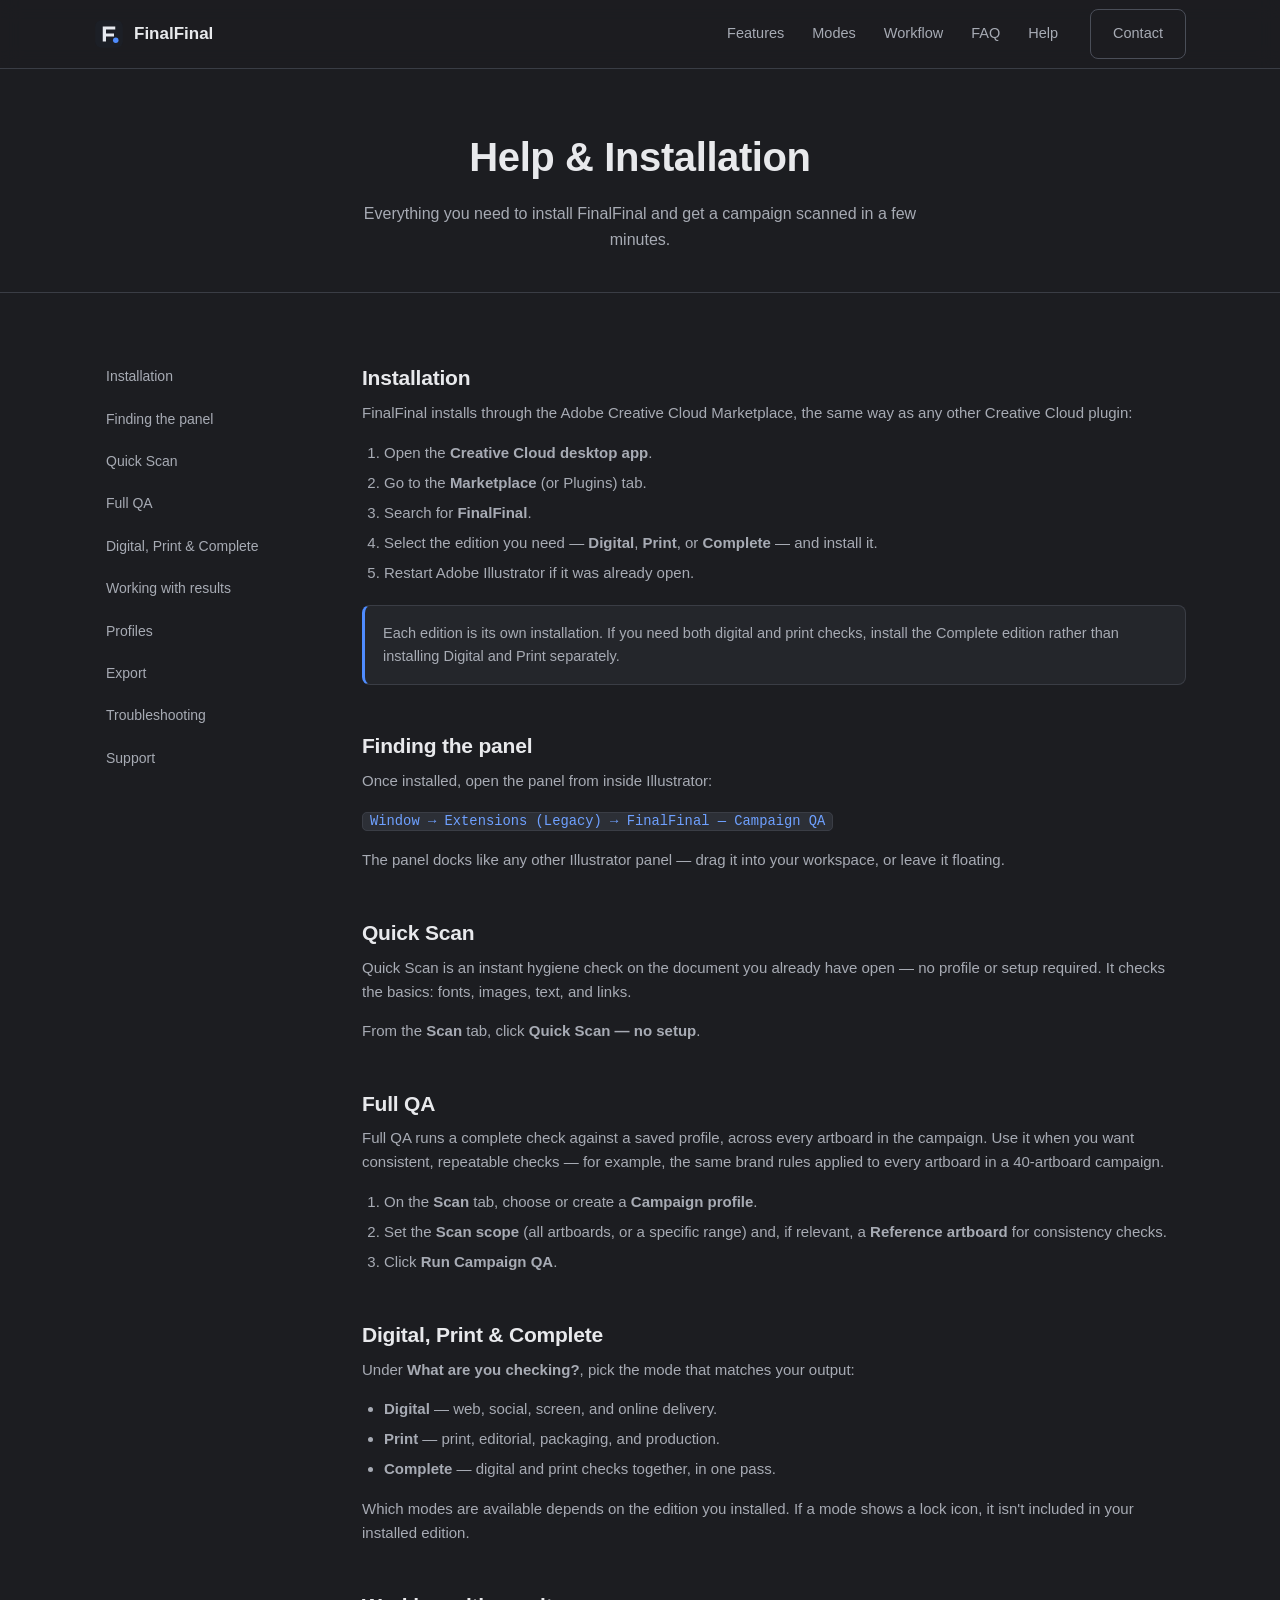
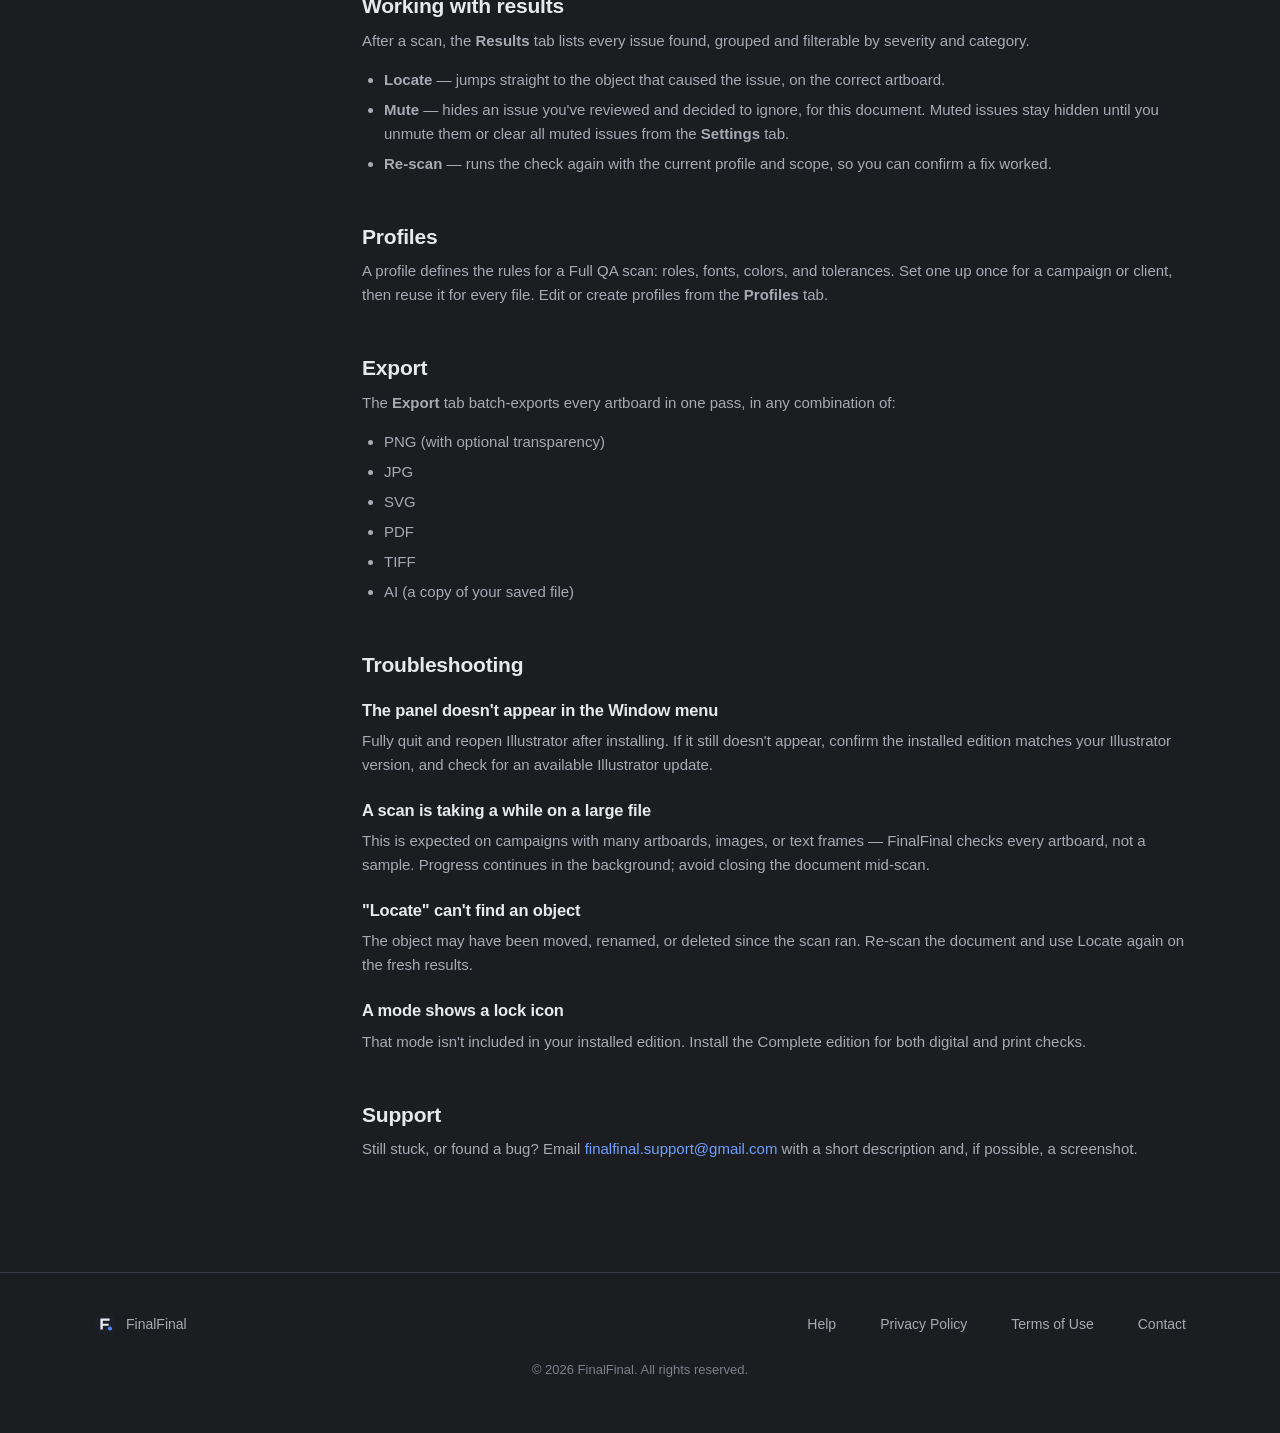
==== help.html @ e548a98f "Add files via upload" ====
<!DOCTYPE html>
<html lang="en">
<head>
<meta charset="UTF-8">
<meta name="viewport" content="width=device-width, initial-scale=1.0">
<title>Help &amp; Installation — FinalFinal</title>
<meta name="description" content="How to install FinalFinal and use Quick Scan, Full QA, Digital/Print/Complete modes, Locate, Mute, Re-scan, Profiles, and Export.">
<link rel="icon" type="image/svg+xml" href="assets/img/logo-mark.svg">
<link rel="icon" type="image/png" sizes="32x32" href="assets/img/favicon-32.png">
<link rel="apple-touch-icon" sizes="180x180" href="assets/img/favicon-180.png">
<link rel="stylesheet" href="assets/css/style.css">
<meta property="og:type" content="website">
<meta property="og:title" content="Help & Installation — FinalFinal">
<meta property="og:description" content="How to install and use FinalFinal inside Adobe Illustrator.">
<meta property="og:image" content="assets/img/og-image.png">
</head>
<body>

<a class="skip-link" href="#main">Skip to content</a>

<header class="site-header">
  <div class="container">
    <a class="brand" href="index.html">
      <img src="assets/img/logo-mark.svg" alt="" width="30" height="30">
      FinalFinal
    </a>
    <nav class="main-nav" id="main-nav" aria-label="Primary">
      <a href="index.html#features">Features</a>
      <a href="index.html#modes">Modes</a>
      <a href="index.html#workflow">Workflow</a>
      <a href="index.html#faq">FAQ</a>
      <a href="help.html">Help</a>
      <a class="btn btn-ghost" href="mailto:finalfinal.support@gmail.com">Contact</a>
    </nav>
    <button class="nav-toggle" aria-label="Toggle menu" aria-expanded="false" aria-controls="main-nav">
      <svg width="20" height="20" viewBox="0 0 20 20" fill="none" stroke="currentColor" stroke-width="1.8" stroke-linecap="round"><path d="M3 5h14M3 10h14M3 15h14"/></svg>
    </button>
  </div>
</header>

<main id="main">
  <div class="page-hero">
    <div class="container">
      <h1>Help &amp; Installation</h1>
      <p>Everything you need to install FinalFinal and get a campaign scanned in a few minutes.</p>
    </div>
  </div>

  <div class="container">
    <div class="doc-layout">
      <nav class="doc-nav" aria-label="On this page">
        <a href="#install">Installation</a>
        <a href="#find-it">Finding the panel</a>
        <a href="#quick-scan">Quick Scan</a>
        <a href="#full-qa">Full QA</a>
        <a href="#modes">Digital, Print &amp; Complete</a>
        <a href="#results">Working with results</a>
        <a href="#profiles">Profiles</a>
        <a href="#export">Export</a>
        <a href="#troubleshooting">Troubleshooting</a>
        <a href="#support">Support</a>
      </nav>

      <article class="doc-content">

        <h2 id="install">Installation</h2>
        <p>FinalFinal installs through the Adobe Creative Cloud Marketplace, the same way as any other Creative Cloud plugin:</p>
        <ol>
          <li>Open the <strong>Creative Cloud desktop app</strong>.</li>
          <li>Go to the <strong>Marketplace</strong> (or Plugins) tab.</li>
          <li>Search for <strong>FinalFinal</strong>.</li>
          <li>Select the edition you need — <strong>Digital</strong>, <strong>Print</strong>, or <strong>Complete</strong> — and install it.</li>
          <li>Restart Adobe Illustrator if it was already open.</li>
        </ol>
        <div class="callout">Each edition is its own installation. If you need both digital and print checks, install the Complete edition rather than installing Digital and Print separately.</div>

        <h2 id="find-it">Finding the panel</h2>
        <p>Once installed, open the panel from inside Illustrator:</p>
        <p><code>Window → Extensions (Legacy) → FinalFinal — Campaign QA</code></p>
        <p>The panel docks like any other Illustrator panel — drag it into your workspace, or leave it floating.</p>

        <h2 id="quick-scan">Quick Scan</h2>
        <p>Quick Scan is an instant hygiene check on the document you already have open — no profile or setup required. It checks the basics: fonts, images, text, and links.</p>
        <p>From the <strong>Scan</strong> tab, click <strong>Quick Scan — no setup</strong>.</p>

        <h2 id="full-qa">Full QA</h2>
        <p>Full QA runs a complete check against a saved profile, across every artboard in the campaign. Use it when you want consistent, repeatable checks — for example, the same brand rules applied to every artboard in a 40-artboard campaign.</p>
        <ol>
          <li>On the <strong>Scan</strong> tab, choose or create a <strong>Campaign profile</strong>.</li>
          <li>Set the <strong>Scan scope</strong> (all artboards, or a specific range) and, if relevant, a <strong>Reference artboard</strong> for consistency checks.</li>
          <li>Click <strong>Run Campaign QA</strong>.</li>
        </ol>

        <h2 id="modes">Digital, Print &amp; Complete</h2>
        <p>Under <strong>What are you checking?</strong>, pick the mode that matches your output:</p>
        <ul>
          <li><strong>Digital</strong> — web, social, screen, and online delivery.</li>
          <li><strong>Print</strong> — print, editorial, packaging, and production.</li>
          <li><strong>Complete</strong> — digital and print checks together, in one pass.</li>
        </ul>
        <p>Which modes are available depends on the edition you installed. If a mode shows a lock icon, it isn't included in your installed edition.</p>

        <h2 id="results">Working with results</h2>
        <p>After a scan, the <strong>Results</strong> tab lists every issue found, grouped and filterable by severity and category.</p>
        <ul>
          <li><strong>Locate</strong> — jumps straight to the object that caused the issue, on the correct artboard.</li>
          <li><strong>Mute</strong> — hides an issue you've reviewed and decided to ignore, for this document. Muted issues stay hidden until you unmute them or clear all muted issues from the <strong>Settings</strong> tab.</li>
          <li><strong>Re-scan</strong> — runs the check again with the current profile and scope, so you can confirm a fix worked.</li>
        </ul>

        <h2 id="profiles">Profiles</h2>
        <p>A profile defines the rules for a Full QA scan: roles, fonts, colors, and tolerances. Set one up once for a campaign or client, then reuse it for every file. Edit or create profiles from the <strong>Profiles</strong> tab.</p>

        <h2 id="export">Export</h2>
        <p>The <strong>Export</strong> tab batch-exports every artboard in one pass, in any combination of:</p>
        <ul>
          <li>PNG (with optional transparency)</li>
          <li>JPG</li>
          <li>SVG</li>
          <li>PDF</li>
          <li>TIFF</li>
          <li>AI (a copy of your saved file)</li>
        </ul>

        <h2 id="troubleshooting">Troubleshooting</h2>
        <h3>The panel doesn't appear in the Window menu</h3>
        <p>Fully quit and reopen Illustrator after installing. If it still doesn't appear, confirm the installed edition matches your Illustrator version, and check for an available Illustrator update.</p>
        <h3>A scan is taking a while on a large file</h3>
        <p>This is expected on campaigns with many artboards, images, or text frames — FinalFinal checks every artboard, not a sample. Progress continues in the background; avoid closing the document mid-scan.</p>
        <h3>"Locate" can't find an object</h3>
        <p>The object may have been moved, renamed, or deleted since the scan ran. Re-scan the document and use Locate again on the fresh results.</p>
        <h3>A mode shows a lock icon</h3>
        <p>That mode isn't included in your installed edition. Install the Complete edition for both digital and print checks.</p>

        <h2 id="support">Support</h2>
        <p>Still stuck, or found a bug? Email <a href="mailto:finalfinal.support@gmail.com">finalfinal.support@gmail.com</a> with a short description and, if possible, a screenshot.</p>

      </article>
    </div>
  </div>
</main>

<footer class="site-footer">
  <div class="container">
    <a class="footer-brand" href="index.html">
      <img src="assets/img/logo-mark.svg" alt="" width="22" height="22">
      FinalFinal
    </a>
    <nav class="footer-links" aria-label="Footer">
      <a href="help.html">Help</a>
      <a href="privacy.html">Privacy Policy</a>
      <a href="terms.html">Terms of Use</a>
      <a href="mailto:finalfinal.support@gmail.com">Contact</a>
    </nav>
    <p class="footer-copy">© 2026 FinalFinal. All rights reserved.</p>
  </div>
</footer>

<script src="assets/js/main.js"></script>
</body>
</html>
---- assets/css/style.css ----
/* ==========================================================================
   FinalFinal marketing site — style.css
   Color tokens are taken directly from the FinalFinal Illustrator extension's
   own design system (client/css/variables.css) so the site matches the real
   product rather than inventing a separate look.
   ========================================================================== */

:root {
    /* --- Brand palette (from the extension's dark theme) --- */
    --bg:            #1c1d21;
    --bg-elev:       #24262b;
    --bg-elev-2:     #2c2f36;
    --bg-input:      #191a1e;
    --border:        #3a3d45;
    --border-strong: #4a4e58;
    --text:          #e8e9ec;
    --text-dim:      #a7abb4;
    --text-faint:    #7c818b;

    --accent:        #4f8cff;
    --accent-hover:  #3f7ae6;
    --accent-2:      #6ea0ff;
    --on-accent:     #ffffff;

    --error:         #ff5c5c;
    --warning:       #ffb547;
    --info:          #5ac8fa;
    --passed:        #4ecb7d;

    /* --- Site-level scale (site needs a bigger type/space scale than the
       compact in-app panel; radii/border language stays identical) --- */
    --radius:      8px;
    --radius-lg:   14px;
    --radius-pill: 999px;

    --font: -apple-system, BlinkMacSystemFont, "Segoe UI", "Helvetica Neue", Arial, "Noto Sans", sans-serif;
    --mono: "SFMono-Regular", Consolas, "Liberation Mono", Menlo, monospace;

    --container: 1140px;
    --shadow: 0 12px 40px rgba(0,0,0,0.35);
    --shadow-sm: 0 2px 10px rgba(0,0,0,0.25);
}

/* ---------- Reset ---------- */
* , *::before, *::after { box-sizing: border-box; }
html { scroll-behavior: smooth; }
body {
    margin: 0;
    background: var(--bg);
    color: var(--text);
    font-family: var(--font);
    font-size: 16px;
    line-height: 1.6;
    -webkit-font-smoothing: antialiased;
}
img { max-width: 100%; display: block; }
a { color: var(--accent-2); text-decoration: none; }
a:hover { color: var(--accent); text-decoration: underline; }
h1, h2, h3, h4 { line-height: 1.2; margin: 0 0 0.5em; font-weight: 700; letter-spacing: -0.01em; }
p { margin: 0 0 1em; color: var(--text-dim); }
ul { margin: 0; padding: 0; }
button { font-family: inherit; }

/* Visible, consistent keyboard focus ring across all interactive elements */
a:focus-visible,
button:focus-visible,
summary:focus-visible {
    outline: 2px solid var(--accent-2);
    outline-offset: 3px;
    border-radius: 4px;
}

.container {
    max-width: var(--container);
    margin: 0 auto;
    padding: 0 24px;
}

.visually-hidden {
    position: absolute;
    width: 1px; height: 1px;
    overflow: hidden;
    clip: rect(0 0 0 0);
    white-space: nowrap;
}

.skip-link {
    position: absolute;
    left: -999px;
    top: 0;
    background: var(--accent);
    color: var(--on-accent);
    padding: 10px 16px;
    border-radius: 0 0 8px 0;
    z-index: 100;
}
.skip-link:focus {
    left: 0;
}

/* ---------- Header ---------- */
.site-header {
    position: sticky;
    top: 0;
    z-index: 50;
    background: rgba(28, 29, 33, 0.86);
    backdrop-filter: blur(10px);
    border-bottom: 1px solid var(--border);
}
.site-header .container {
    display: flex;
    align-items: center;
    justify-content: space-between;
    height: 68px;
}
.brand {
    display: flex;
    align-items: center;
    gap: 10px;
    color: var(--text);
    font-weight: 700;
    font-size: 17px;
}
.brand:hover { text-decoration: none; color: var(--text); }
.brand img { width: 30px; height: 30px; border-radius: 7px; }

.main-nav { display: flex; align-items: center; }
.main-nav a { margin-right: 28px; }
.main-nav a:last-of-type { margin-right: 0; }
.main-nav a {
    color: var(--text-dim);
    font-size: 14.5px;
    font-weight: 500;
}
.main-nav a:hover { color: var(--text); text-decoration: none; }
.main-nav .btn { margin-left: 4px; }

.nav-toggle {
    display: none;
    background: none;
    border: 1px solid var(--border);
    border-radius: var(--radius);
    color: var(--text);
    width: 40px; height: 40px;
    align-items: center;
    justify-content: center;
    cursor: pointer;
}

/* ---------- Buttons ---------- */
.btn {
    display: inline-flex;
    align-items: center;
    gap: 8px;
    padding: 12px 22px;
    border-radius: var(--radius);
    font-weight: 600;
    font-size: 15px;
    border: 1px solid transparent;
    cursor: pointer;
    transition: transform 0.12s ease, background-color 0.12s ease, border-color 0.12s ease;
}
.btn:hover { text-decoration: none; }
.btn:active { transform: translateY(1px); }

.btn-primary {
    background: var(--accent);
    color: var(--on-accent);
}
.btn-primary:hover { background: var(--accent-hover); color: var(--on-accent); }

.btn-ghost {
    background: transparent;
    border-color: var(--border-strong);
    color: var(--text);
}
.btn-ghost:hover { border-color: var(--accent-2); color: var(--accent-2); }

.btn-lg { padding: 14px 28px; font-size: 16px; }

/* ---------- Hero ---------- */
.hero {
    padding: 96px 0 72px;
    text-align: center;
    background:
        radial-gradient(700px 380px at 50% -10%, rgba(79,140,255,0.14), transparent 65%),
        var(--bg);
}
.hero .eyebrow {
    display: inline-flex;
    align-items: center;
    gap: 8px;
    color: var(--text-dim);
    font-size: 13.5px;
    font-weight: 600;
    letter-spacing: 0.04em;
    text-transform: uppercase;
    background: var(--bg-elev);
    border: 1px solid var(--border);
    padding: 6px 14px;
    border-radius: var(--radius-pill);
    margin-bottom: 24px;
}
.hero .eyebrow img { width: 16px; height: 16px; border-radius: 4px; }

.hero h1 {
    font-size: clamp(34px, 5.4vw, 58px);
    max-width: 880px;
    margin: 0 auto 20px;
}
.hero .lede {
    max-width: 640px;
    margin: 0 auto 36px;
    font-size: 18px;
    color: var(--text-dim);
}
.hero .cta-row {
    display: flex;
    justify-content: center;
    gap: 14px;
    flex-wrap: wrap;
    margin-bottom: 64px;
}

.hero-shot {
    max-width: 640px;
    margin: 0 auto;
    border-radius: var(--radius-lg);
    border: 1px solid var(--border);
    box-shadow: var(--shadow);
    overflow: hidden;
    background: var(--bg-elev);
}
.hero-shot img { width: 100%; height: 480px; object-fit: cover; object-position: top center; display: block; }

/* ---------- Sections ---------- */
section { padding: 88px 0; }
section.tight { padding: 64px 0; }
.section-head {
    text-align: center;
    max-width: 640px;
    margin: 0 auto 52px;
}
.section-head .kicker {
    color: var(--accent-2);
    font-size: 13.5px;
    font-weight: 700;
    letter-spacing: 0.06em;
    text-transform: uppercase;
    margin-bottom: 10px;
    display: block;
}
.section-head h2 { font-size: clamp(26px, 3.4vw, 36px); }
.section-head p { font-size: 16.5px; }

.alt-bg { background: var(--bg-elev); border-top: 1px solid var(--border); border-bottom: 1px solid var(--border); }

/* ---------- Screenshot gallery ---------- */
.shot-grid {
    display: grid;
    grid-template-columns: repeat(3, 1fr);
    gap: 22px;
}
.shot-card {
    background: var(--bg-elev);
    border: 1px solid var(--border);
    border-radius: var(--radius-lg);
    overflow: hidden;
    box-shadow: var(--shadow-sm);
    transition: transform 0.18s ease, border-color 0.18s ease;
}
.shot-card:hover { transform: translateY(-4px); border-color: var(--border-strong); }
.shot-card .shot-frame {
    background: var(--bg-input);
    border-bottom: 1px solid var(--border);
    overflow: hidden;
}
.shot-card img { width: 100%; height: 280px; object-fit: cover; object-position: top center; display: block; }
.shot-card .shot-caption {
    padding: 16px 18px 20px;
}
.shot-card .shot-caption h3 { font-size: 15.5px; margin-bottom: 4px; }
.shot-card .shot-caption p { font-size: 14px; margin: 0; }

/* ---------- Mode cards (Digital / Print / Complete) ---------- */
.mode-grid {
    display: grid;
    grid-template-columns: repeat(3, 1fr);
    gap: 20px;
}
.mode-card {
    background: var(--bg-elev);
    border: 1px solid var(--border);
    border-radius: var(--radius-lg);
    padding: 28px 24px;
}
.mode-card.is-complete {
    border-color: var(--accent);
    background: linear-gradient(180deg, rgba(79,140,255,0.08), transparent 60%), var(--bg-elev);
}
.mode-card .mode-icon {
    width: 44px; height: 44px;
    border-radius: 10px;
    display: flex; align-items: center; justify-content: center;
    background: var(--bg-elev-2);
    border: 1px solid var(--border);
    margin-bottom: 18px;
    color: var(--accent-2);
}
.mode-card h3 { font-size: 19px; margin-bottom: 8px; }
.mode-card p { font-size: 14.5px; margin-bottom: 0; }

/* ---------- Feature grid ---------- */
.feature-grid {
    display: grid;
    grid-template-columns: repeat(3, 1fr);
    gap: 24px;
}
.feature {
    padding: 4px 0;
}
.feature .feature-icon {
    width: 40px; height: 40px;
    border-radius: 9px;
    background: var(--bg-elev-2);
    border: 1px solid var(--border);
    display: flex; align-items: center; justify-content: center;
    margin-bottom: 16px;
    color: var(--accent-2);
}
.feature h3 { font-size: 16.5px; margin-bottom: 6px; }
.feature p { font-size: 14.5px; margin: 0; }

/* ---------- Workflow steps ---------- */
.steps {
    display: grid;
    grid-template-columns: repeat(3, 1fr);
    gap: 28px;
    counter-reset: step;
}
.step { position: relative; padding-left: 4px; }
.step .step-num {
    display: inline-flex;
    align-items: center; justify-content: center;
    width: 36px; height: 36px;
    border-radius: 50%;
    background: var(--accent);
    color: var(--on-accent);
    font-weight: 700;
    margin-bottom: 18px;
    font-size: 15px;
}
.step h3 { font-size: 17px; margin-bottom: 6px; }
.step p { font-size: 14.5px; margin: 0; }

/* ---------- Compatibility badges ---------- */
.compat-row {
    display: flex;
    flex-wrap: wrap;
    justify-content: center;
    gap: 14px;
}
.compat-badge {
    display: flex;
    align-items: center;
    gap: 10px;
    background: var(--bg-elev);
    border: 1px solid var(--border);
    border-radius: var(--radius-pill);
    padding: 12px 20px;
    font-size: 14.5px;
    color: var(--text);
    font-weight: 500;
}
.compat-badge .dot {
    width: 8px; height: 8px; border-radius: 50%;
    background: var(--passed);
    margin-right: 10px;
}

/* ---------- FAQ ---------- */
.faq-list { max-width: 760px; margin: 0 auto; }
.faq-item {
    border: 1px solid var(--border);
    border-radius: var(--radius);
    background: var(--bg-elev);
    margin-bottom: 12px;
    overflow: hidden;
}
.faq-item summary {
    cursor: pointer;
    list-style: none;
    padding: 18px 22px;
    font-weight: 600;
    font-size: 15.5px;
    color: var(--text);
    display: flex;
    align-items: center;
    justify-content: space-between;
    gap: 16px;
}
.faq-item summary::-webkit-details-marker { display: none; }
.faq-item summary::after {
    content: "+";
    font-size: 22px;
    color: var(--text-dim);
    flex-shrink: 0;
    transition: transform 0.15s ease;
}
.faq-item[open] summary::after { transform: rotate(45deg); }
.faq-item .faq-body {
    padding: 0 22px 20px;
    font-size: 14.5px;
    color: var(--text-dim);
}
.faq-item .faq-body p:last-child { margin-bottom: 0; }

/* ---------- Support / contact ---------- */
.support-card {
    max-width: 640px;
    margin: 0 auto;
    text-align: center;
    background: var(--bg-elev);
    border: 1px solid var(--border);
    border-radius: var(--radius-lg);
    padding: 48px 40px;
}
.support-card h2 { font-size: 24px; }
.support-card p { font-size: 15.5px; }

/* ---------- Footer ---------- */
.site-footer {
    border-top: 1px solid var(--border);
    padding: 40px 0;
}
.site-footer .container {
    display: flex;
    align-items: center;
    justify-content: space-between;
    flex-wrap: wrap;
    gap: 16px;
}
.footer-brand { display: flex; align-items: center; gap: 10px; color: var(--text-dim); font-size: 14px; }
.footer-brand img { width: 22px; height: 22px; border-radius: 5px; }
.footer-links { display: flex; gap: 22px; flex-wrap: wrap; }
.footer-links a { margin-right: 22px; }
.footer-links a:last-child { margin-right: 0; }
.footer-links a { color: var(--text-dim); font-size: 14px; }
.footer-links a:hover { color: var(--text); }
.footer-copy { color: var(--text-faint); font-size: 13px; width: 100%; text-align: center; margin-top: 8px; }

/* ---------- Inner pages (help / privacy / terms) ---------- */
.page-hero {
    padding: 64px 0 40px;
    text-align: center;
    border-bottom: 1px solid var(--border);
}
.page-hero h1 { font-size: clamp(28px, 4vw, 40px); }
.page-hero p { max-width: 560px; margin: 0 auto; font-size: 16px; }

.doc-layout {
    display: grid;
    grid-template-columns: 220px 1fr;
    gap: 48px;
    padding: 64px 0 96px;
    align-items: start;
}
.doc-nav {
    position: sticky;
    top: 96px;
    display: flex;
    flex-direction: column;
    gap: 4px;
}
.doc-nav a {
    color: var(--text-dim);
    font-size: 14px;
    padding: 8px 12px;
    border-radius: var(--radius);
}
.doc-nav a:hover, .doc-nav a:focus-visible { color: var(--text); background: var(--bg-elev); text-decoration: none; }

.doc-content h2 {
    font-size: 21px;
    margin-top: 40px;
    padding-top: 8px;
    scroll-margin-top: 96px;
}
.doc-content h2:first-child { margin-top: 0; }
.doc-content h3 { font-size: 16.5px; margin-top: 24px; color: var(--text); }
.doc-content p, .doc-content li { color: var(--text-dim); font-size: 15px; }
.doc-content ul, .doc-content ol { padding-left: 22px; margin-bottom: 1em; }
.doc-content li { margin-bottom: 6px; }
.doc-content code {
    background: var(--bg-elev-2);
    border: 1px solid var(--border);
    border-radius: 5px;
    padding: 1px 7px;
    font-family: var(--mono);
    font-size: 0.92em;
    color: var(--accent-2);
}
.doc-content .callout {
    background: var(--bg-elev);
    border: 1px solid var(--border);
    border-left: 3px solid var(--accent);
    border-radius: var(--radius);
    padding: 16px 18px;
    margin: 20px 0;
    font-size: 14.5px;
    color: var(--text-dim);
}
.doc-content .callout.warn { border-left-color: var(--warning); }
.doc-content .updated {
    color: var(--text-faint);
    font-size: 13.5px;
    margin-bottom: 32px;
}
.doc-content a { color: var(--accent-2); }

/* ---------- Responsive ---------- */
@media (max-width: 900px) {
    .shot-grid, .mode-grid, .feature-grid, .steps { grid-template-columns: repeat(2, 1fr); }
    .doc-layout { grid-template-columns: 1fr; }
    .doc-nav { position: static; flex-direction: row; flex-wrap: wrap; margin-bottom: 8px; }
}

@media (max-width: 720px) {
    .main-nav { display: none; }
    .main-nav.is-open {
        display: flex;
        position: absolute;
        top: 68px; left: 0; right: 0;
        background: var(--bg-elev);
        border-bottom: 1px solid var(--border);
        flex-direction: column;
        align-items: flex-start;
        padding: 16px 24px 24px;
        gap: 16px;
    }
    .nav-toggle { display: flex; }
    .shot-grid, .mode-grid, .feature-grid, .steps { grid-template-columns: 1fr; }
    .hero { padding: 64px 0 48px; }
    section { padding: 64px 0; }
    .support-card { padding: 36px 24px; }
    .hero-shot img { height: 340px; }
    .shot-card img { height: 240px; }
}
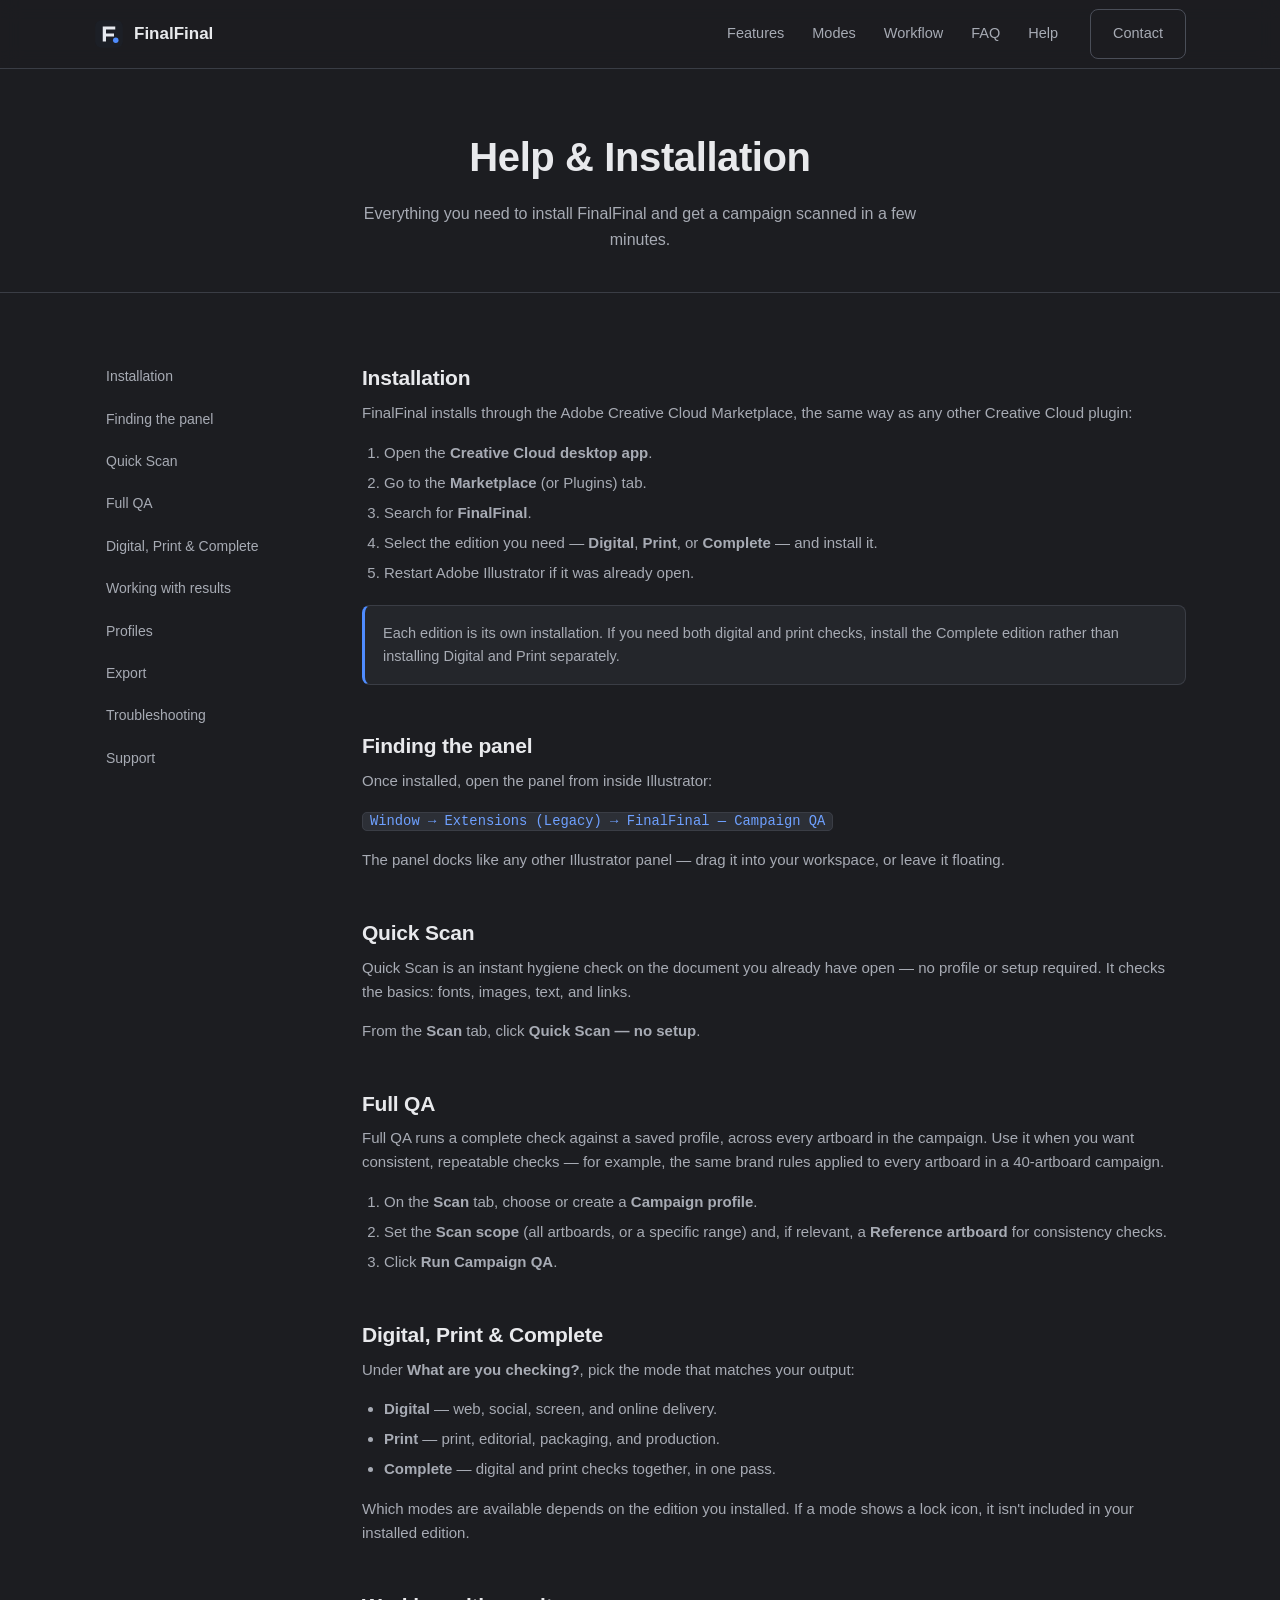
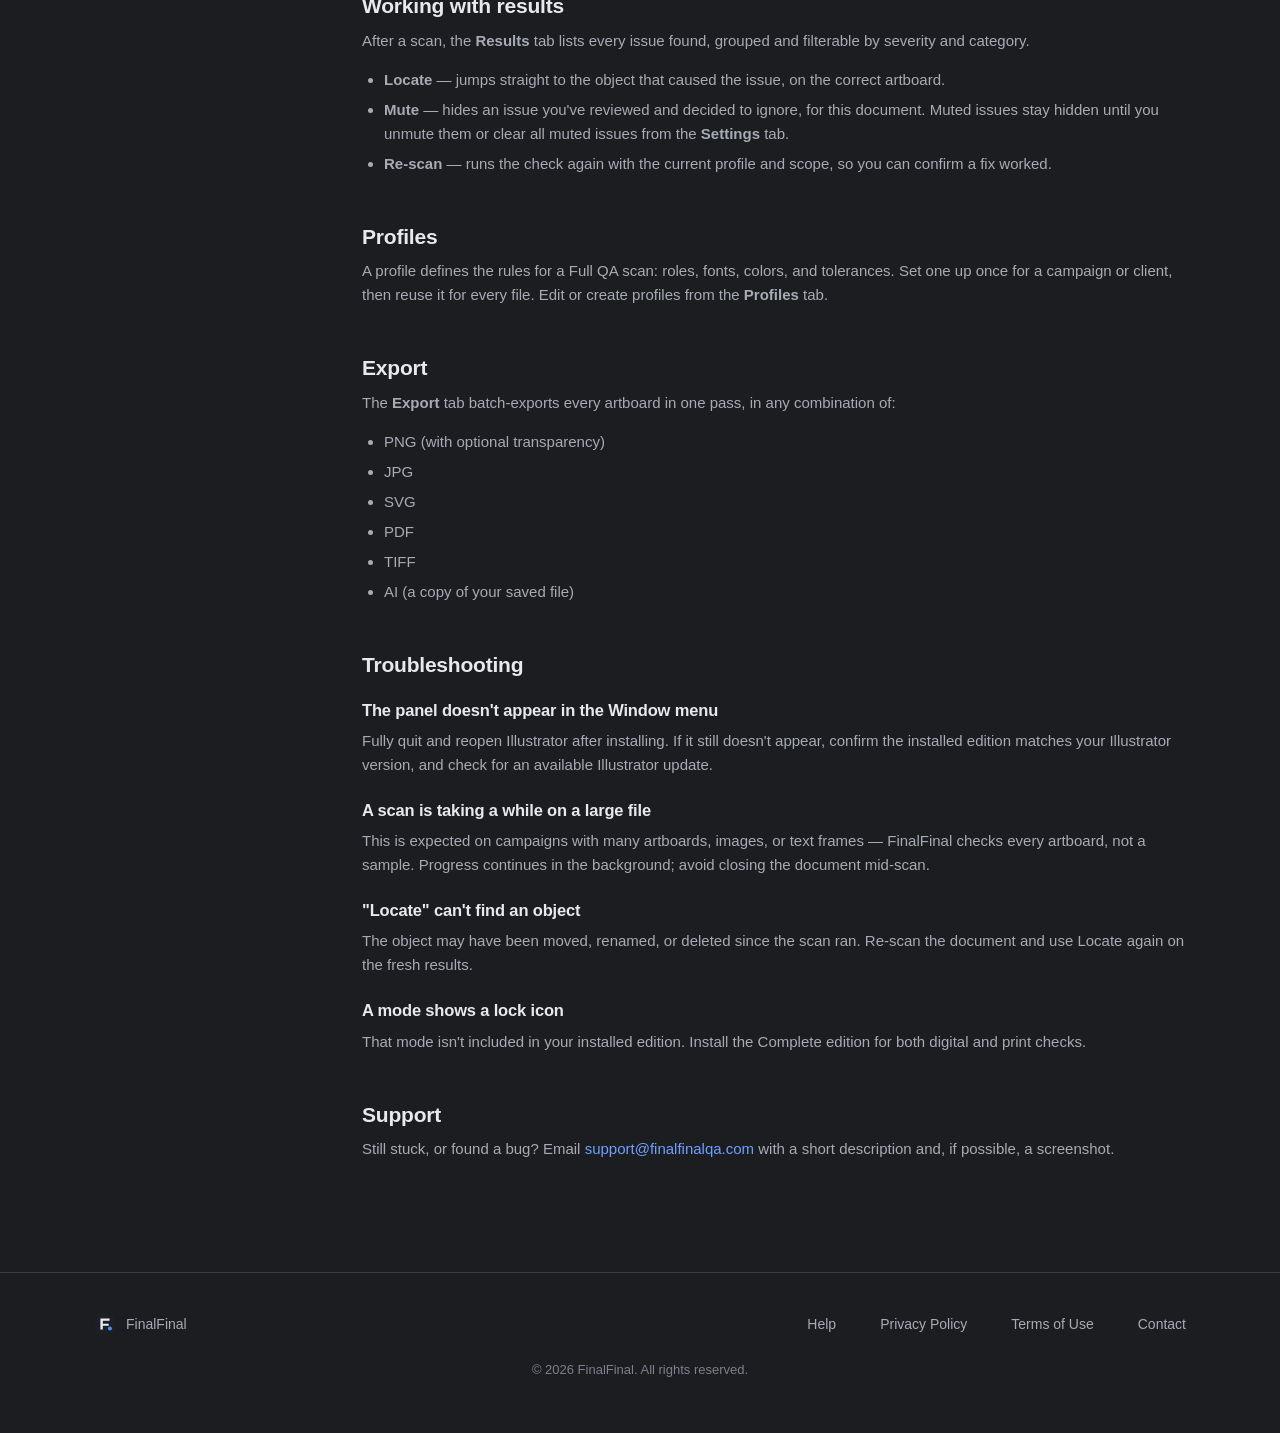
==== commit 1f0c8df3: "Update support email to custom domain Update support email to custom domain" ====
--- a/help.html
+++ b/help.html
@@ -30,7 +30,7 @@
       <a href="index.html#workflow">Workflow</a>
       <a href="index.html#faq">FAQ</a>
       <a href="help.html">Help</a>
-      <a class="btn btn-ghost" href="mailto:finalfinal.support@gmail.com">Contact</a>
+      <a class="btn btn-ghost" href="mailto:support@finalfinalqa.com">Contact</a>
     </nav>
     <button class="nav-toggle" aria-label="Toggle menu" aria-expanded="false" aria-controls="main-nav">
       <svg width="20" height="20" viewBox="0 0 20 20" fill="none" stroke="currentColor" stroke-width="1.8" stroke-linecap="round"><path d="M3 5h14M3 10h14M3 15h14"/></svg>
@@ -133,7 +133,7 @@
         <p>That mode isn't included in your installed edition. Install the Complete edition for both digital and print checks.</p>
 
         <h2 id="support">Support</h2>
-        <p>Still stuck, or found a bug? Email <a href="mailto:finalfinal.support@gmail.com">finalfinal.support@gmail.com</a> with a short description and, if possible, a screenshot.</p>
+        <p>Still stuck, or found a bug? Email <a href="mailto:support@finalfinalqa.com">support@finalfinalqa.com</a> with a short description and, if possible, a screenshot.</p>
 
       </article>
     </div>
@@ -150,7 +150,7 @@
       <a href="help.html">Help</a>
       <a href="privacy.html">Privacy Policy</a>
       <a href="terms.html">Terms of Use</a>
-      <a href="mailto:finalfinal.support@gmail.com">Contact</a>
+      <a href="mailto:support@finalfinalqa.com">Contact</a>
     </nav>
     <p class="footer-copy">© 2026 FinalFinal. All rights reserved.</p>
   </div>
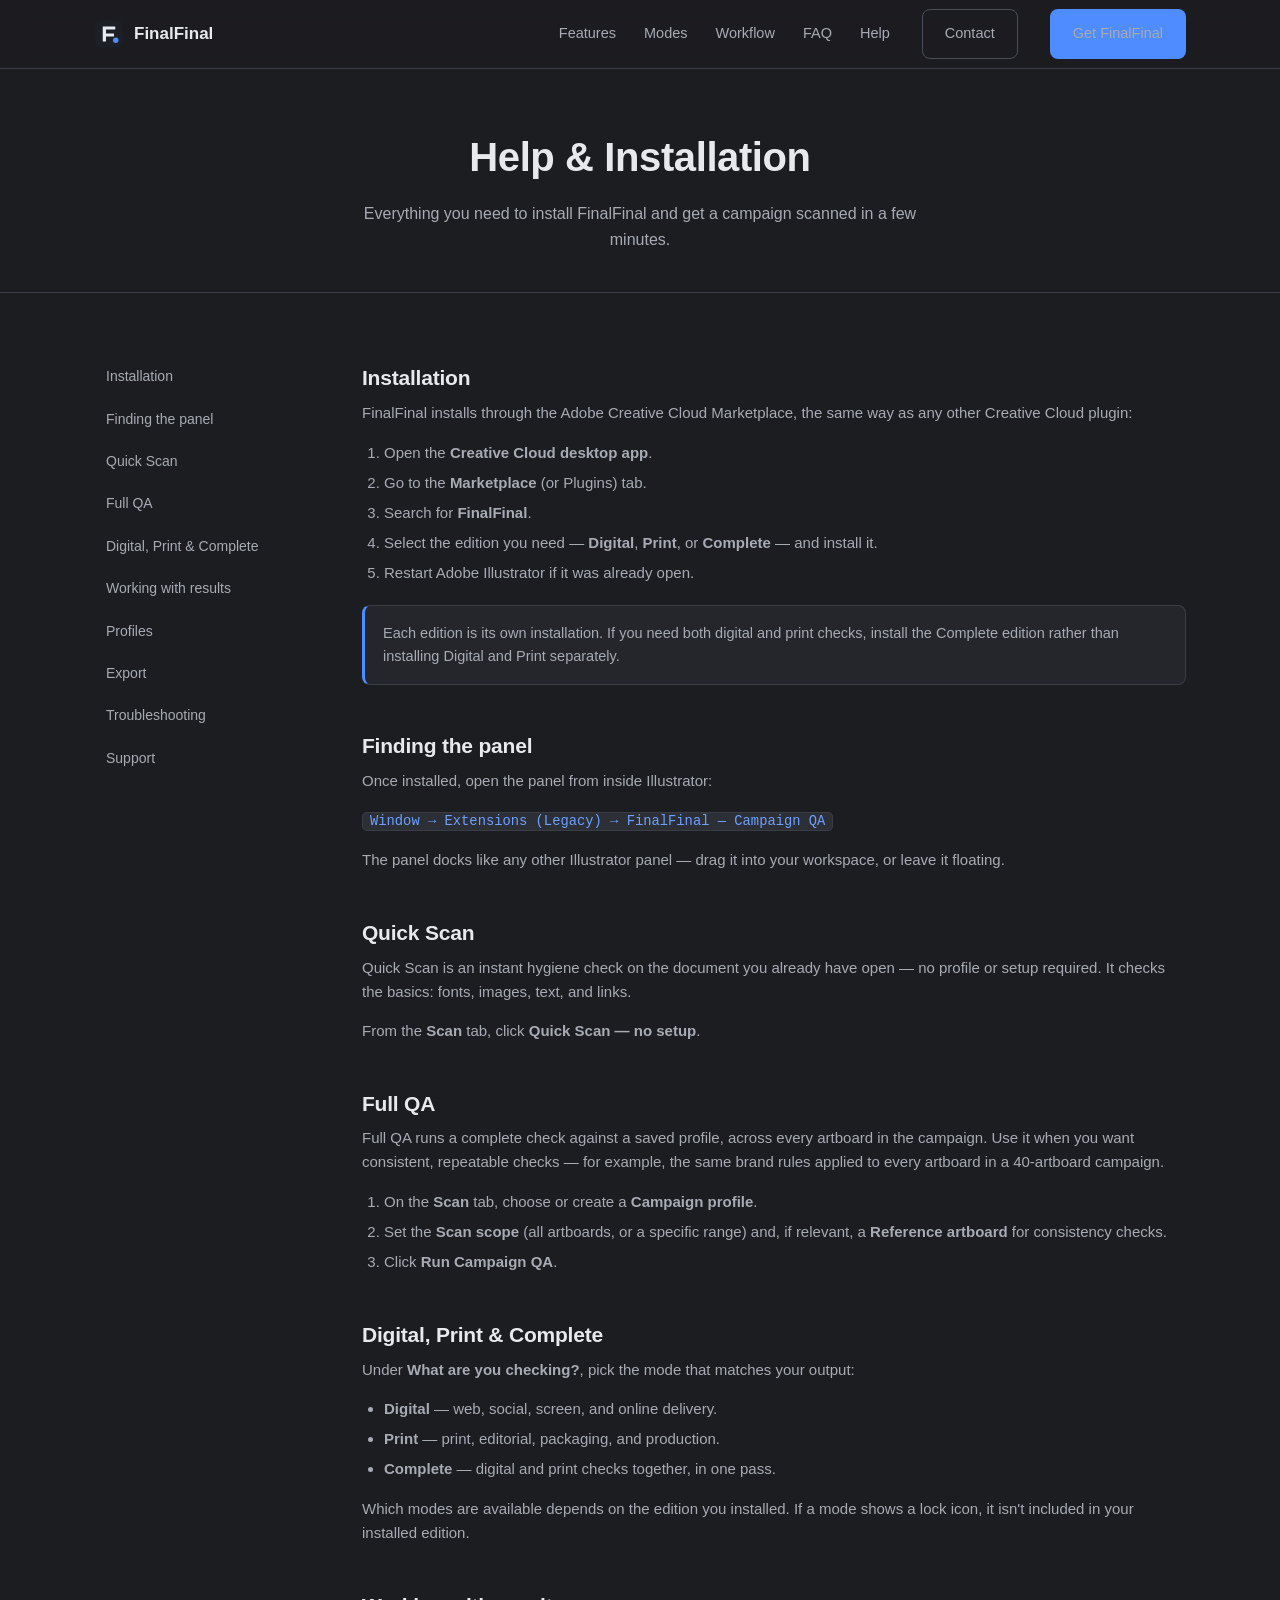
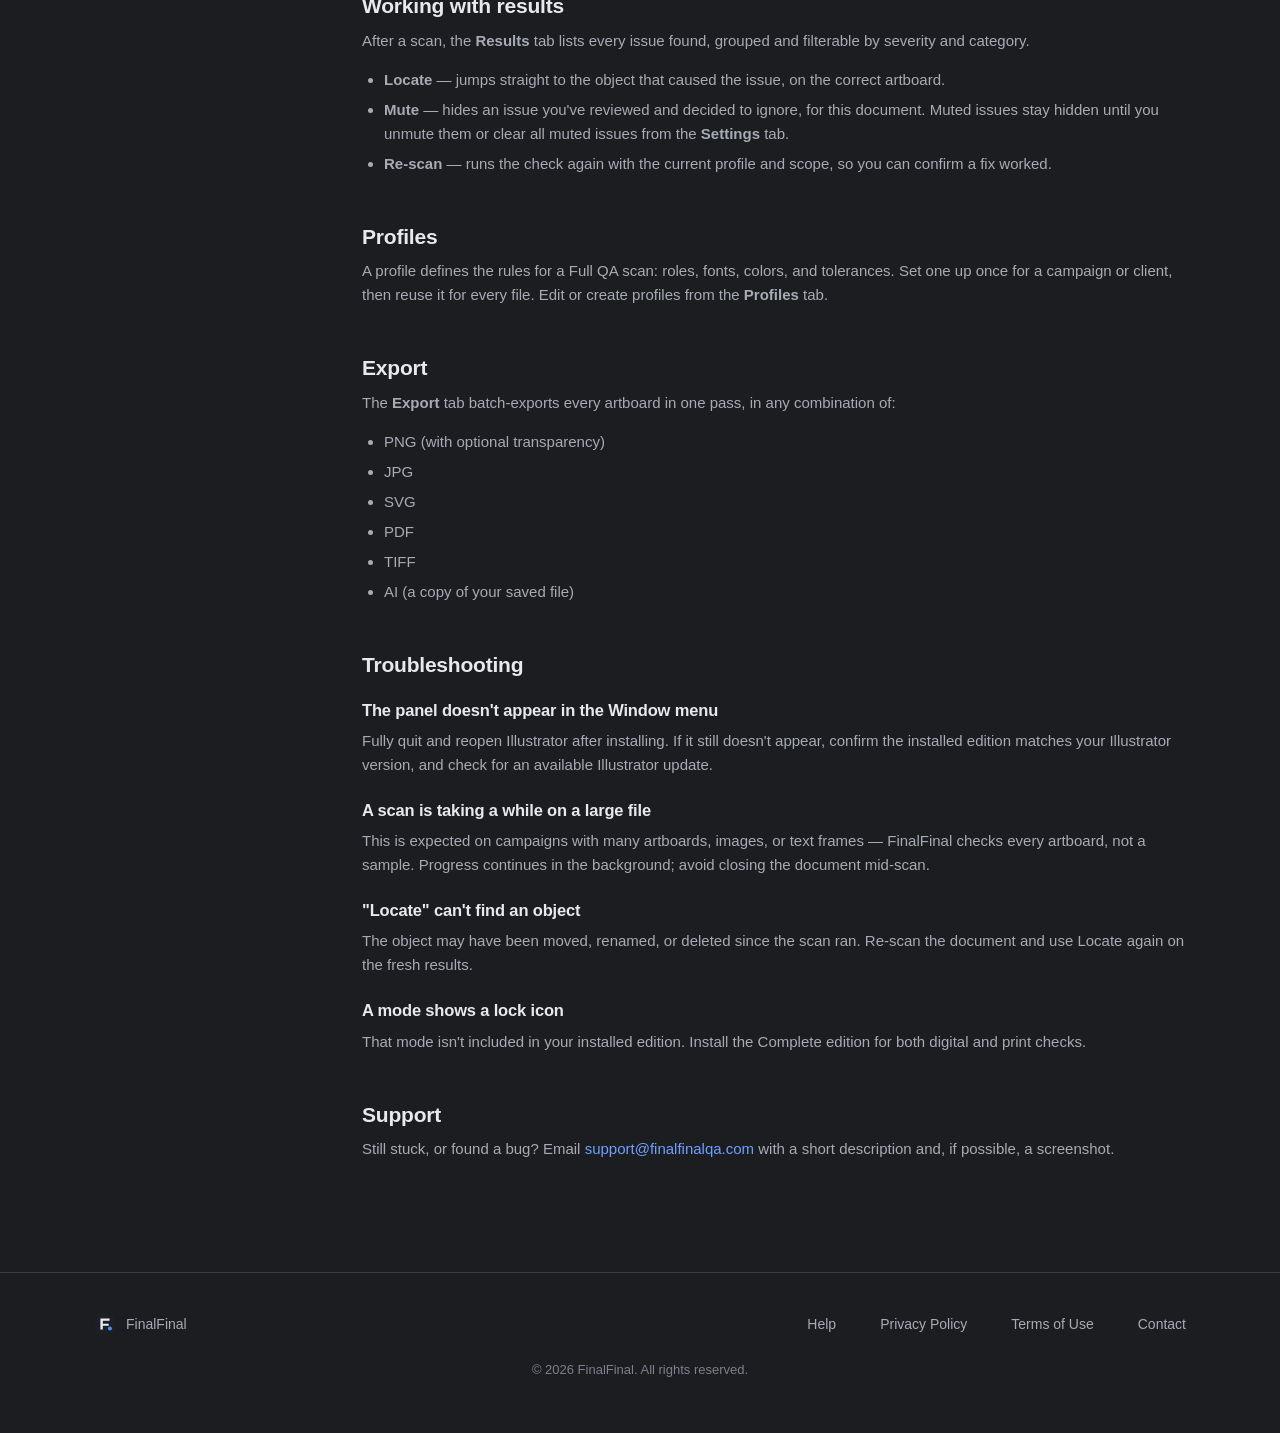
==== commit c8628733: "Add Adobe Exchange purchase buttons Add Adobe Exchange purchase buttons" ====
--- a/help.html
+++ b/help.html
@@ -31,6 +31,7 @@
       <a href="index.html#faq">FAQ</a>
       <a href="help.html">Help</a>
       <a class="btn btn-ghost" href="mailto:support@finalfinalqa.com">Contact</a>
+      <a class="btn btn-primary" href="https://exchange.adobe.com/apps/cc/205880/finalfinal-campaign-qa" target="_blank" rel="noopener noreferrer">Get FinalFinal</a>
     </nav>
     <button class="nav-toggle" aria-label="Toggle menu" aria-expanded="false" aria-controls="main-nav">
       <svg width="20" height="20" viewBox="0 0 20 20" fill="none" stroke="currentColor" stroke-width="1.8" stroke-linecap="round"><path d="M3 5h14M3 10h14M3 15h14"/></svg>
